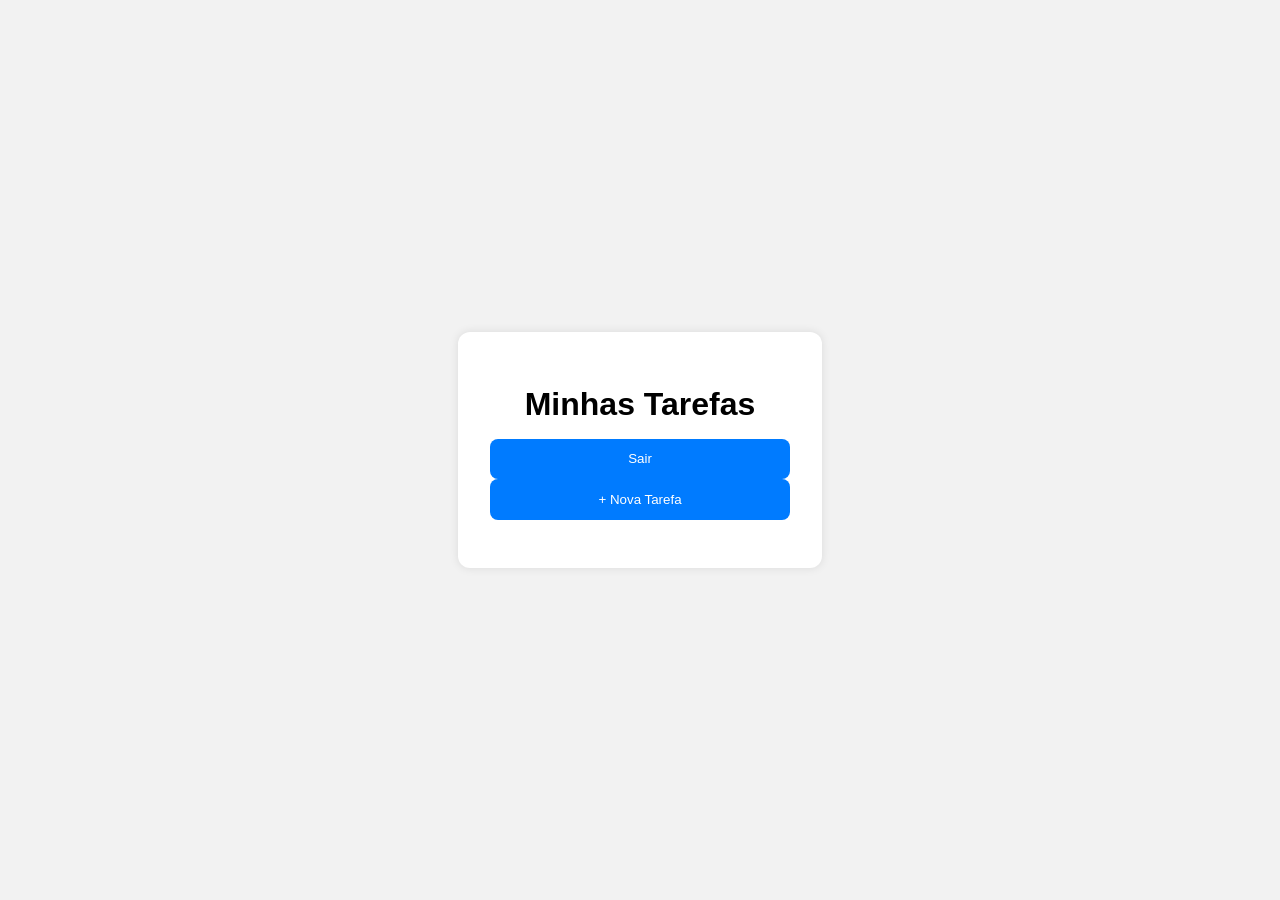
==== frontend/home.html @ 0492740a "Versão base do Gestor de Tarefas (frontend)" ====
<!DOCTYPE html>
<html lang="pt-BR">
<head>
  <meta charset="UTF-8">
  <title>Minhas Tarefas</title>
  <link rel="stylesheet" href="css/style.css">
</head>
<body>
  <div class="container">
    <h1>Minhas Tarefas</h1>

    <button id="logout">Sair</button>
    <button id="new-task">+ Nova Tarefa</button>

    <ul id="task-list">
      <!-- Tarefas vão aparecer aqui -->
    </ul>
  </div>

  <script src="js/tasks.js"></script>
</body>
</html>
---- frontend/css/style.css ----
body {
  font-family: Arial, sans-serif;
  background: #f2f2f2;
  display: flex;
  justify-content: center;
  align-items: center;
  height: 100vh;
  margin: 0;
}

.container {
  background: white;
  padding: 2rem;
  border-radius: 12px;
  box-shadow: 0 0 10px rgba(0,0,0,0.1);
  width: 300px;
}

h1 {
  text-align: center;
  margin-bottom: 1rem;
}

input {
  width: 100%;
  padding: 0.8rem;
  margin: 0.5rem 0;
  border: 1px solid #ccc;
  border-radius: 8px;
}

button {
  width: 100%;
  padding: 0.8rem;
  background: #007bff;
  color: white;
  border: none;
  border-radius: 8px;
  cursor: pointer;
}

button:hover {
  background: #0056b3;
}

ul {
  list-style: none;
  padding: 0;
  margin: 1rem 0 0 0;
}

li {
  background: #f9f9f9;
  padding: 0.8rem;
  margin: 0.5rem 0;
  border-radius: 8px;
  display: flex;
  justify-content: space-between;
  align-items: center;
}

li span {
  flex: 1;
}

li button {
  margin-left: 0.5rem;
  padding: 0.4rem 0.8rem;
  font-size: 0.8rem;
}
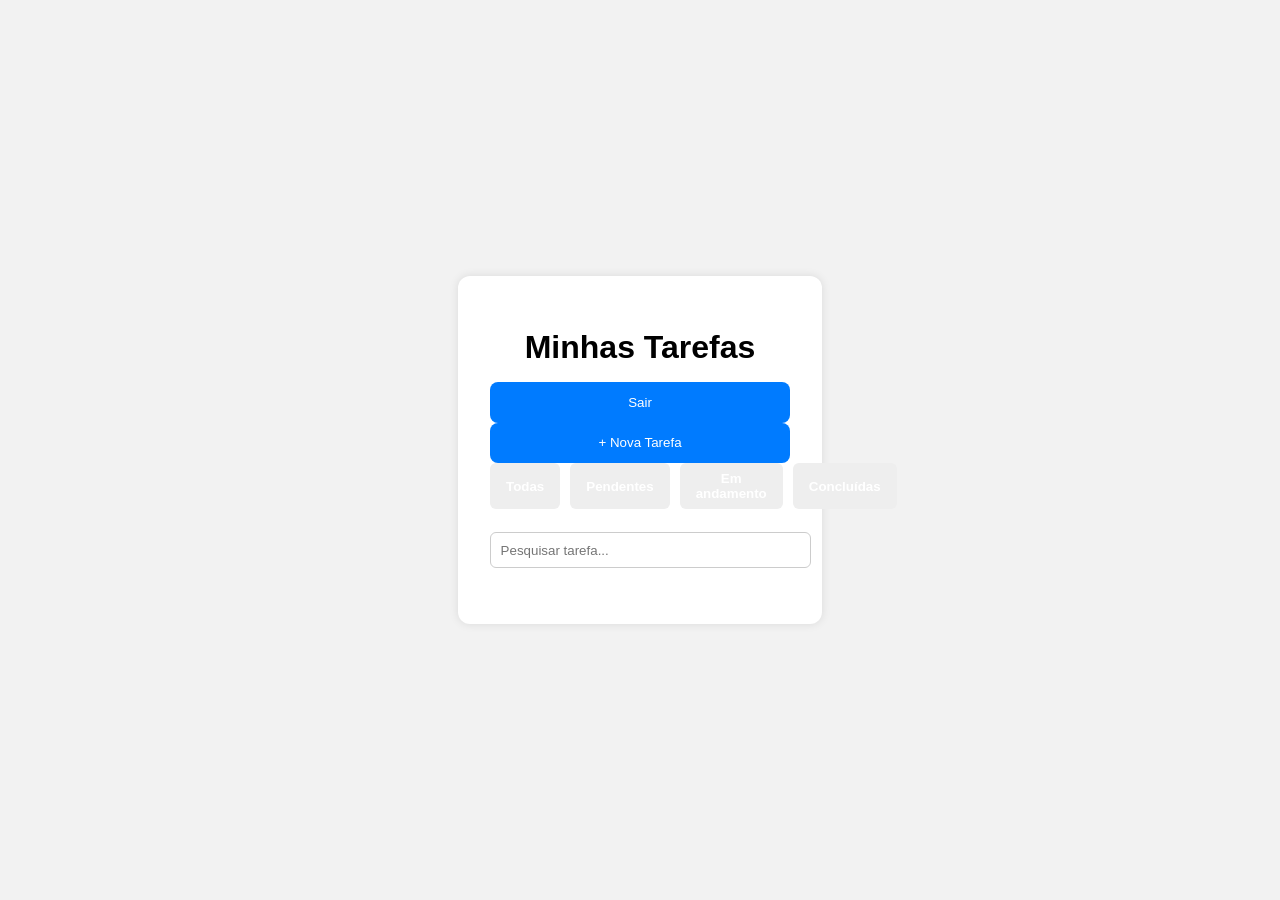
==== commit f49ab9b5: "Uptade da versão base" ====
--- a/frontend/home.html
+++ b/frontend/home.html
@@ -12,6 +12,18 @@
     <button id="logout">Sair</button>
     <button id="new-task">+ Nova Tarefa</button>
 
+    <div class="filters">
+        <button onclick="setFilter('todas')">Todas</button>
+        <button onclick="setFilter('pendente')">Pendentes</button>
+        <button onclick="setFilter('andamento')">Em andamento</button>
+        <button onclick="setFilter('concluida')">Concluídas</button>
+    </div>
+
+    <div class="search-container">
+        <input type="text" id="search-input" placeholder="Pesquisar tarefa...">
+    </div>
+
+
     <ul id="task-list">
       <!-- Tarefas vão aparecer aqui -->
     </ul>
--- a/frontend/css/style.css
+++ b/frontend/css/style.css
@@ -68,3 +68,34 @@
   padding: 0.4rem 0.8rem;
   font-size: 0.8rem;
 }
+
+
+.filters {
+  margin-bottom: 15px;
+  display: flex;
+  gap: 10px;
+}
+
+.filters button {
+  padding: 0.5rem 1rem;
+  border: none;
+  background: #eee;
+  border-radius: 6px;
+  cursor: pointer;
+  font-weight: bold;
+}
+
+.filters button:hover {
+  background: #ddd;
+}
+
+.search-container {
+  margin-bottom: 10px;
+}
+
+#search-input {
+  width: 100%;
+  padding: 0.6rem;
+  border-radius: 6px;
+  border: 1px solid #ccc;
+}
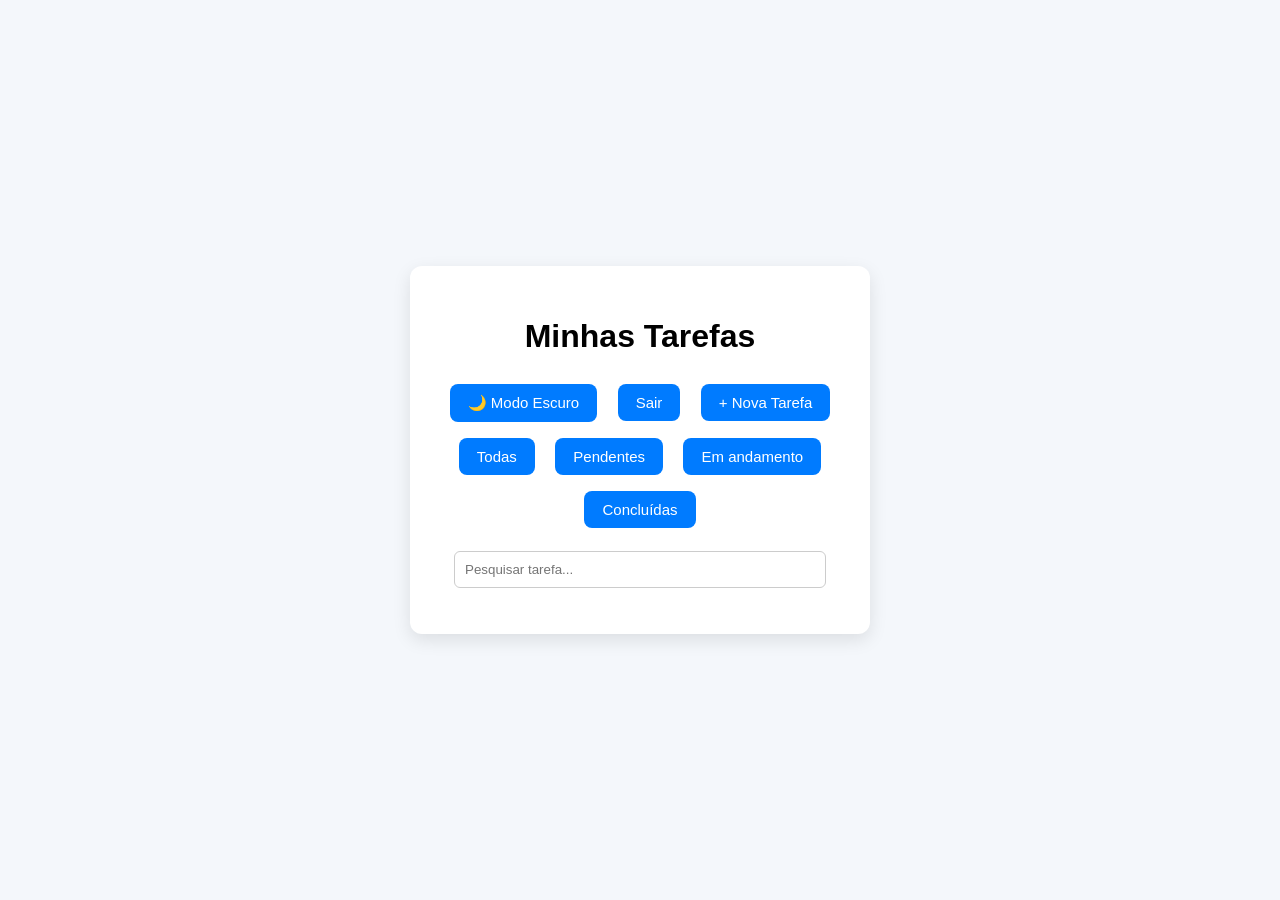
==== commit 91bb7937: "Uptade da versão base v1.0" ====
--- a/frontend/home.html
+++ b/frontend/home.html
@@ -9,6 +9,7 @@
   <div class="container">
     <h1>Minhas Tarefas</h1>
 
+    <button onclick="toggleDarkMode()">🌙 Modo Escuro</button>
     <button id="logout">Sair</button>
     <button id="new-task">+ Nova Tarefa</button>
 
@@ -30,5 +31,11 @@
   </div>
 
   <script src="js/tasks.js"></script>
+  <script>
+    function toggleDarkMode() {
+        document.body.classList.toggle("dark");
+    }
+   </script>
+
 </body>
 </html>
--- a/frontend/css/style.css
+++ b/frontend/css/style.css
@@ -1,101 +1,95 @@
+/* 🌞 Modo Claro (padrão) */
 body {
+  background-color: #f4f7fb;
   font-family: Arial, sans-serif;
-  background: #f2f2f2;
   display: flex;
   justify-content: center;
   align-items: center;
   height: 100vh;
   margin: 0;
+  transition: background 0.3s ease, color 0.3s ease;
 }
 
 .container {
-  background: white;
-  padding: 2rem;
+  background: #ffffff;
+  padding: 30px;
   border-radius: 12px;
-  box-shadow: 0 0 10px rgba(0,0,0,0.1);
-  width: 300px;
+  box-shadow: 0 6px 18px rgba(0, 0, 0, 0.1);
+  text-align: center;
+  max-width: 400px;
+  width: 90%;
+  transition: background 0.3s ease, color 0.3s ease;
 }
 
-h1 {
-  text-align: center;
-  margin-bottom: 1rem;
+h2 {
+  margin-bottom: 20px;
+  color: #111;
+}
+
+button {
+  margin: 8px;
+  padding: 10px 18px;
+  border: none;
+  border-radius: 8px;
+  cursor: pointer;
+  background-color: #007bff;
+  color: #fff;
+  font-size: 15px;
+  transition: background 0.3s ease;
+}
+
+button:hover {
+  background-color: #0056b3;
 }
 
 input {
+  padding: 10px;
+  margin-top: 15px;
+  border-radius: 6px;
+  border: 1px solid #ccc;
   width: 100%;
-  padding: 0.8rem;
-  margin: 0.5rem 0;
-  border: 1px solid #ccc;
-  border-radius: 8px;
+  max-width: 350px;
 }
 
-button {
-  width: 100%;
-  padding: 0.8rem;
-  background: #007bff;
-  color: white;
-  border: none;
-  border-radius: 8px;
-  cursor: pointer;
+/* 🌙 Modo Escuro */
+body.dark {
+  background-color: #1e1e2f;
+  color: #f4f7fb;
 }
 
-button:hover {
-  background: #0056b3;
+body.dark .container {
+  background: #2a2a3d;
+  color: #f4f7fb;
 }
 
-ul {
-  list-style: none;
-  padding: 0;
-  margin: 1rem 0 0 0;
+body.dark button {
+  background-color: #4a90e2;
 }
 
-li {
-  background: #f9f9f9;
-  padding: 0.8rem;
-  margin: 0.5rem 0;
-  border-radius: 8px;
-  display: flex;
-  justify-content: space-between;
-  align-items: center;
+body.dark button:hover {
+  background-color: #357abd;
 }
 
-li span {
-  flex: 1;
+body.dark input {
+  background: #3b3b4f;
+  border: 1px solid #555;
+  color: #fff;
 }
 
-li button {
-  margin-left: 0.5rem;
-  padding: 0.4rem 0.8rem;
-  font-size: 0.8rem;
+/* 📱 Responsividade */
+@media (max-width: 768px) {
+  .container {
+    padding: 20px;
+    max-width: 90%;
+  }
+
+  button {
+    width: 100%;
+    margin: 5px 0;
+  }
+
+  input {
+    width: 100%;
+  }
 }
 
-
-.filters {
-  margin-bottom: 15px;
-  display: flex;
-  gap: 10px;
-}
-
-.filters button {
-  padding: 0.5rem 1rem;
-  border: none;
-  background: #eee;
-  border-radius: 6px;
-  cursor: pointer;
-  font-weight: bold;
-}
-
-.filters button:hover {
-  background: #ddd;
-}
-
-.search-container {
-  margin-bottom: 10px;
-}
-
-#search-input {
-  width: 100%;
-  padding: 0.6rem;
-  border-radius: 6px;
-  border: 1px solid #ccc;
-}
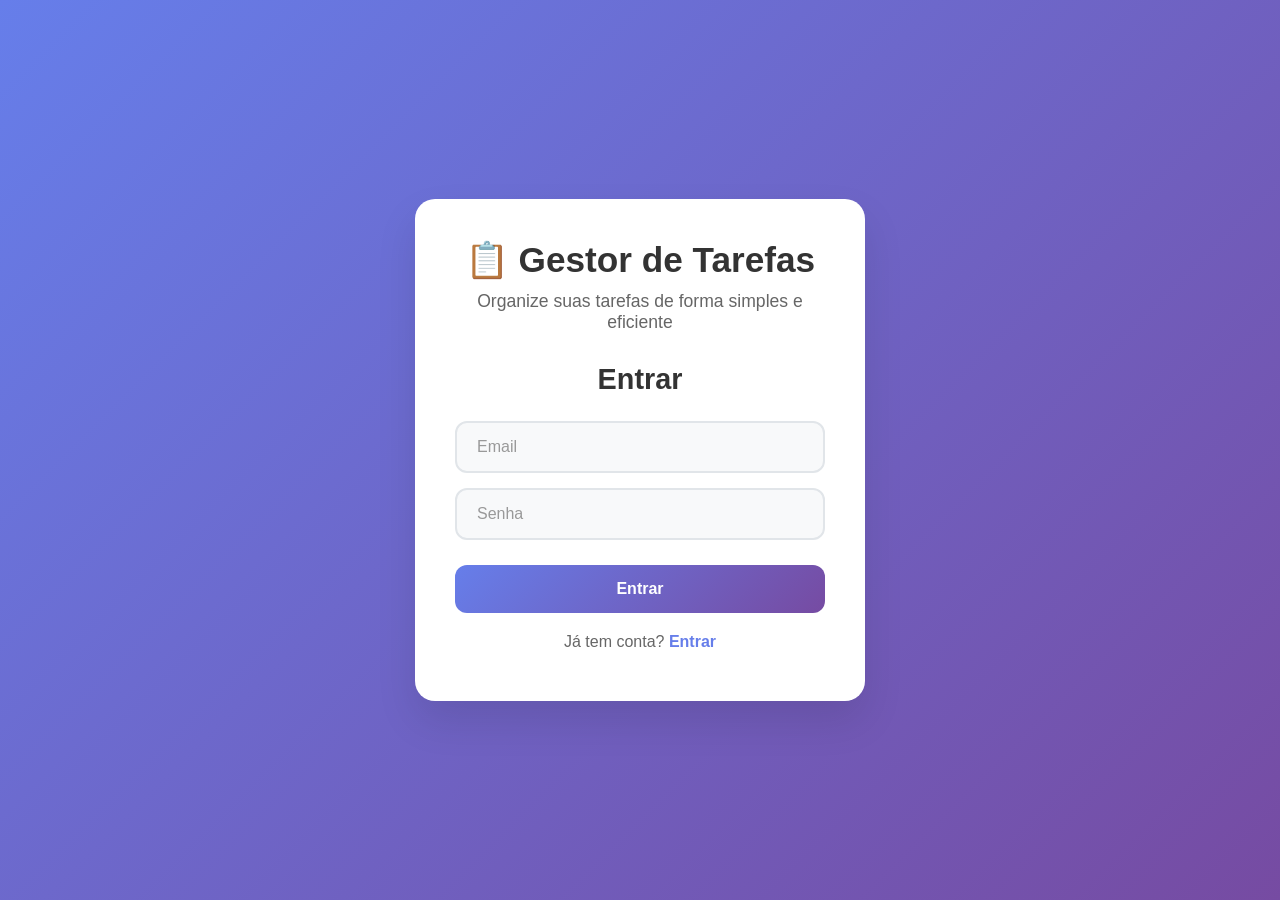
==== commit 0d6c4b8b: "Atualização do Layout" ====
--- a/frontend/home.html
+++ b/frontend/home.html
@@ -1,41 +1,174 @@
 <!DOCTYPE html>
 <html lang="pt-BR">
+
 <head>
   <meta charset="UTF-8">
-  <title>Minhas Tarefas</title>
+  <meta name="viewport" content="width=device-width, initial-scale=1.0">
+  <title>Minhas Tarefas - Gestor de Tarefas</title>
   <link rel="stylesheet" href="css/style.css">
 </head>
+
 <body>
-  <div class="container">
-    <h1>Minhas Tarefas</h1>
-
-    <button onclick="toggleDarkMode()">🌙 Modo Escuro</button>
-    <button id="logout">Sair</button>
-    <button id="new-task">+ Nova Tarefa</button>
-
-    <div class="filters">
-        <button onclick="setFilter('todas')">Todas</button>
-        <button onclick="setFilter('pendente')">Pendentes</button>
-        <button onclick="setFilter('andamento')">Em andamento</button>
-        <button onclick="setFilter('concluida')">Concluídas</button>
+  <div class="app-container">
+    <!-- Top Bar -->
+    <div class="top-bar">
+      <div class="top-bar-content">
+        <h1 class="app-title">📋 Minhas Tarefas</h1>
+      </div>
     </div>
 
-    <div class="search-container">
-        <input type="text" id="search-input" placeholder="Pesquisar tarefa...">
+    <!-- Filtros e Pesquisa -->
+    <div class="filters-container">
+      <div class="filters-content">
+        <ul class="filters">
+          <li class="filter-item">
+            <button class="filter-btn active" onclick="setFilter('todas')">Todas</button>
+          </li>
+          <li class="filter-item">
+            <button class="filter-btn" onclick="setFilter('pendente')">Pendentes</button>
+          </li>
+          <li class="filter-item">
+            <button class="filter-btn" onclick="setFilter('andamento')">Em andamento</button>
+          </li>
+          <li class="filter-item">
+            <button class="filter-btn" onclick="setFilter('concluida')">Concluídas</button>
+          </li>
+        </ul>
+
+        <div class="search-wrapper">
+          <input type="text" id="search-input" class="search-input" placeholder="🔍 Pesquisar tarefa...">
+        </div>
+      </div>
     </div>
 
+    <!-- Main Content -->
+    <div class="main-content">
+      <div class="content-wrapper">
+        <div id="loading" class="loading hidden">
+          <div class="spinner"></div>
+          <p>Carregando tarefas...</p>
+        </div>
 
-    <ul id="task-list">
-      <!-- Tarefas vão aparecer aqui -->
-    </ul>
+        <ul id="task-list" class="task-list">
+          <!-- Tarefas vão aparecer aqui -->
+        </ul>
+
+        <div id="empty-state" class="empty-state hidden">
+          <div class="empty-icon">📝</div>
+          <h3>Nenhuma tarefa encontrada</h3>
+          <p>Comece criando sua primeira tarefa!</p>
+          <button class="btn btn-success" onclick="document.getElementById('new-task').click()">
+            ➕ Criar Tarefa
+          </button>
+        </div>
+      </div>
+    </div>
+
+    <!-- Bottom Navigation -->
+    <div class="bottom-nav">
+      <div class="bottom-nav-content">
+        <button class="nav-item active" onclick="window.location.href='home.html'">
+          <div class="icon">📋</div>
+          <div class="label">Tarefas</div>
+        </button>
+
+        <button class="nav-item primary" id="new-task">
+          <div class="icon">➕</div>
+          <div class="label">Nova Tarefa</div>
+        </button>
+
+        <button class="nav-item" onclick="showProfile()">
+          <div class="icon">👤</div>
+          <div class="label">Perfil</div>
+        </button>
+      </div>
+    </div>
+  </div>
+
+  <!-- Profile Modal -->
+  <div id="profile-modal" class="profile-modal">
+    <div class="profile-content">
+      <button class="profile-close" onclick="hideProfile()">×</button>
+
+      <div class="profile-header">
+        <div class="profile-avatar">👤</div>
+        <div class="profile-name" id="profile-name">Administrador</div>
+        <div class="profile-email" id="profile-email">admin@teste.com</div>
+      </div>
+
+      <div class="profile-actions">
+        <button class="profile-action" onclick="toggleDarkMode()">
+          <div class="icon">🌙</div>
+          <div class="text">
+            <div class="label">Modo Escuro</div>
+            <div class="description">Alternar entre tema claro e escuro</div>
+          </div>
+          <div class="toggle" id="dark-mode-toggle"></div>
+        </button>
+
+        <button class="profile-action" onclick="logout()">
+          <div class="icon">🚪</div>
+          <div class="text">
+            <div class="label">Sair</div>
+            <div class="description">Fazer logout da aplicação</div>
+          </div>
+        </button>
+      </div>
+    </div>
   </div>
 
   <script src="js/tasks.js"></script>
   <script>
+    function showProfile() {
+      const modal = document.getElementById('profile-modal');
+      modal.classList.add('show');
+
+      // Carregar dados do usuário
+      const user = JSON.parse(localStorage.getItem('user') || '{}');
+      document.getElementById('profile-name').textContent = user.name || 'Usuário';
+      document.getElementById('profile-email').textContent = user.email || 'email@exemplo.com';
+
+      // Atualizar toggle do modo escuro
+      updateDarkModeToggle();
+    }
+
+    function hideProfile() {
+      const modal = document.getElementById('profile-modal');
+      modal.classList.remove('show');
+    }
+
     function toggleDarkMode() {
-        document.body.classList.toggle("dark");
+      document.body.classList.toggle("dark");
+
+      // Salvar preferência
+      localStorage.setItem('darkMode', document.body.classList.contains('dark'));
+
+      // Atualizar toggle
+      updateDarkModeToggle();
     }
-   </script>
 
+    function updateDarkModeToggle() {
+      const toggle = document.getElementById('dark-mode-toggle');
+      const isDark = document.body.classList.contains('dark');
+      toggle.classList.toggle('active', isDark);
+    }
+
+    // Fechar modal ao clicar fora
+    document.getElementById('profile-modal').addEventListener('click', function (e) {
+      if (e.target === this) {
+        hideProfile();
+      }
+    });
+
+    // Carregar preferência de tema
+    document.addEventListener('DOMContentLoaded', () => {
+      const darkMode = localStorage.getItem('darkMode') === 'true';
+      if (darkMode) {
+        document.body.classList.add('dark');
+      }
+      updateDarkModeToggle();
+    });
+  </script>
 </body>
-</html>
+
+</html>
--- a/frontend/css/style.css
+++ b/frontend/css/style.css
@@ -1,95 +1,961 @@
 /* 🌞 Modo Claro (padrão) */
+* {
+  box-sizing: border-box;
+}
+
 body {
-  background-color: #f4f7fb;
-  font-family: Arial, sans-serif;
+  background: #f8f9fa;
+  font-family: 'Segoe UI', Tahoma, Geneva, Verdana, sans-serif;
+  margin: 0;
+  padding: 0;
+  min-height: 100vh;
+  transition: all 0.3s ease;
+}
+
+/* Layout Mobile-First */
+.app-container {
+  display: flex;
+  flex-direction: column;
+  min-height: 100vh;
+  max-width: 100%;
+  margin: 0 auto;
+}
+
+/* Top Bar */
+.top-bar {
+  background: #ffffff;
+  padding: 15px 20px;
+  border-bottom: 1px solid #e1e5e9;
+  position: sticky;
+  top: 0;
+  z-index: 100;
+  box-shadow: 0 2px 4px rgba(0, 0, 0, 0.1);
+}
+
+.top-bar-content {
   display: flex;
   justify-content: center;
   align-items: center;
-  height: 100vh;
+  max-width: 1200px;
+  margin: 0 auto;
+}
+
+.app-title {
+  font-size: 1.5em;
+  font-weight: 600;
+  color: #333;
   margin: 0;
-  transition: background 0.3s ease, color 0.3s ease;
-}
-
-.container {
+  text-align: center;
+}
+
+
+
+/* Profile Modal */
+.profile-modal {
+  position: fixed;
+  top: 0;
+  left: 0;
+  right: 0;
+  bottom: 0;
+  background: rgba(0, 0, 0, 0.5);
+  display: flex;
+  justify-content: center;
+  align-items: center;
+  z-index: 1000;
+  opacity: 0;
+  visibility: hidden;
+  transition: all 0.3s ease;
+}
+
+.profile-modal.show {
+  opacity: 1;
+  visibility: visible;
+}
+
+.profile-content {
   background: #ffffff;
+  border-radius: 20px;
   padding: 30px;
-  border-radius: 12px;
-  box-shadow: 0 6px 18px rgba(0, 0, 0, 0.1);
-  text-align: center;
   max-width: 400px;
   width: 90%;
-  transition: background 0.3s ease, color 0.3s ease;
-}
-
-h2 {
-  margin-bottom: 20px;
-  color: #111;
-}
-
-button {
-  margin: 8px;
-  padding: 10px 18px;
+  box-shadow: 0 20px 40px rgba(0, 0, 0, 0.2);
+  transform: translateY(-20px);
+  transition: all 0.3s ease;
+}
+
+.profile-modal.show .profile-content {
+  transform: translateY(0);
+}
+
+.profile-header {
+  text-align: center;
+  margin-bottom: 30px;
+}
+
+.profile-avatar {
+  width: 80px;
+  height: 80px;
+  border-radius: 50%;
+  background: linear-gradient(135deg, #667eea 0%, #764ba2 100%);
+  display: flex;
+  align-items: center;
+  justify-content: center;
+  margin: 0 auto 15px;
+  font-size: 2em;
+  color: white;
+}
+
+.profile-name {
+  font-size: 1.5em;
+  font-weight: 600;
+  color: #333;
+  margin-bottom: 5px;
+}
+
+.profile-email {
+  color: #666;
+  font-size: 0.9em;
+}
+
+.profile-actions {
+  display: flex;
+  flex-direction: column;
+  gap: 15px;
+}
+
+.profile-action {
+  display: flex;
+  align-items: center;
+  gap: 15px;
+  padding: 15px;
+  border: none;
+  background: #f8f9fa;
+  border-radius: 12px;
+  cursor: pointer;
+  transition: all 0.3s ease;
+  text-align: left;
+  width: 100%;
+}
+
+.profile-action:hover {
+  background: #e9ecef;
+  transform: translateY(-1px);
+}
+
+.profile-action .icon {
+  font-size: 1.2em;
+  width: 24px;
+  text-align: center;
+}
+
+.profile-action .text {
+  flex: 1;
+}
+
+.profile-action .label {
+  font-weight: 600;
+  color: #333;
+  margin-bottom: 2px;
+}
+
+.profile-action .description {
+  font-size: 0.9em;
+  color: #666;
+}
+
+.profile-action .toggle {
+  width: 50px;
+  height: 24px;
+  background: #ccc;
+  border-radius: 12px;
+  position: relative;
+  transition: all 0.3s ease;
+}
+
+.profile-action .toggle.active {
+  background: #667eea;
+}
+
+.profile-action .toggle::after {
+  content: '';
+  position: absolute;
+  top: 2px;
+  left: 2px;
+  width: 20px;
+  height: 20px;
+  background: white;
+  border-radius: 50%;
+  transition: all 0.3s ease;
+}
+
+.profile-action .toggle.active::after {
+  transform: translateX(26px);
+}
+
+.profile-close {
+  position: absolute;
+  top: 15px;
+  right: 15px;
+  background: none;
+  border: none;
+  font-size: 1.5em;
+  color: #666;
+  cursor: pointer;
+  padding: 5px;
+  border-radius: 50%;
+  transition: all 0.3s ease;
+}
+
+.profile-close:hover {
+  background: #f8f9fa;
+  color: #333;
+}
+
+/* Filtros */
+.filters-container {
+  background: #ffffff;
+  padding: 15px 20px;
+  border-bottom: 1px solid #e1e5e9;
+  overflow-x: auto;
+  white-space: nowrap;
+}
+
+.filters-content {
+  display: flex;
+  justify-content: space-between;
+  align-items: center;
+  max-width: 1200px;
+  margin: 0 auto;
+  gap: 20px;
+}
+
+.filters {
+  display: flex;
+  gap: 15px;
+  padding: 0;
+  list-style: none;
+  margin: 0;
+}
+
+.filter-item {
+  flex-shrink: 0;
+}
+
+.filter-btn {
+  padding: 8px 16px;
+  border: none;
+  background: transparent;
+  color: #666;
+  border-radius: 20px;
+  cursor: pointer;
+  transition: all 0.3s ease;
+  font-size: 14px;
+  font-weight: 500;
+  white-space: nowrap;
+}
+
+.filter-btn:hover,
+.filter-btn.active {
+  background: #667eea;
+  color: white;
+}
+
+/* Search Wrapper */
+.search-wrapper {
+  flex-shrink: 0;
+  min-width: 250px;
+}
+
+.search-input {
+  width: 100%;
+  padding: 8px 16px;
+  border: 1px solid #e1e5e9;
+  border-radius: 20px;
+  font-size: 14px;
+  background: #f8f9fa;
+  transition: all 0.3s ease;
+}
+
+.search-input:focus {
+  outline: none;
+  border-color: #667eea;
+  background: #ffffff;
+  box-shadow: 0 0 0 3px rgba(102, 126, 234, 0.1);
+}
+
+/* Main Content */
+.main-content {
+  flex: 1;
+  padding: 20px;
+  background: #f8f9fa;
+  overflow-y: auto;
+}
+
+.content-wrapper {
+  max-width: 1200px;
+  margin: 0 auto;
+}
+
+/* Task List */
+.task-list {
+  list-style: none;
+  padding: 0;
+  margin: 0;
+  display: flex;
+  flex-direction: column;
+  gap: 15px;
+}
+
+.task-item {
+  background: #ffffff;
+  border-radius: 12px;
+  padding: 20px;
+  box-shadow: 0 2px 8px rgba(0, 0, 0, 0.1);
+  transition: all 0.3s ease;
+  border-left: 4px solid #e1e5e9;
+}
+
+.task-item:hover {
+  transform: translateY(-2px);
+  box-shadow: 0 4px 16px rgba(0, 0, 0, 0.15);
+}
+
+.task-item.vencida {
+  border-left-color: #dc3545;
+  background: #fff5f5;
+}
+
+.task-info {
+  margin-bottom: 15px;
+}
+
+.task-name {
+  font-size: 18px;
+  font-weight: 600;
+  color: #333;
+  margin-bottom: 8px;
+  line-height: 1.4;
+}
+
+.task-meta {
+  display: flex;
+  gap: 15px;
+  align-items: center;
+  flex-wrap: wrap;
+  font-size: 14px;
+  color: #666;
+}
+
+.task-description {
+  color: #666;
+  font-size: 14px;
+  line-height: 1.5;
+  margin-top: 10px;
+}
+
+.task-actions {
+  display: flex;
+  gap: 10px;
+  justify-content: flex-end;
+}
+
+/* Status Badges */
+.status-badge {
+  padding: 4px 12px;
+  border-radius: 20px;
+  font-size: 12px;
+  font-weight: 600;
+  text-transform: uppercase;
+}
+
+.status-pendente {
+  background: #fff3cd;
+  color: #856404;
+}
+
+.status-andamento {
+  background: #d1ecf1;
+  color: #0c5460;
+}
+
+.status-concluida {
+  background: #d4edda;
+  color: #155724;
+}
+
+/* Bottom Navigation */
+.bottom-nav {
+  background: #ffffff;
+  border-top: 1px solid #e1e5e9;
+  padding: 15px 20px;
+  position: sticky;
+  bottom: 0;
+  z-index: 100;
+  box-shadow: 0 -2px 4px rgba(0, 0, 0, 0.1);
+}
+
+.bottom-nav-content {
+  display: flex;
+  justify-content: space-between;
+  align-items: center;
+  max-width: 1200px;
+  margin: 0 auto;
+}
+
+.nav-item {
+  display: flex;
+  flex-direction: column;
+  align-items: center;
+  gap: 5px;
+  padding: 10px;
+  border: none;
+  background: transparent;
+  color: #666;
+  cursor: pointer;
+  transition: all 0.3s ease;
+  border-radius: 8px;
+  min-width: 80px;
+}
+
+.nav-item:hover,
+.nav-item.active {
+  color: #667eea;
+  background: rgba(102, 126, 234, 0.1);
+}
+
+.nav-item .icon {
+  font-size: 20px;
+}
+
+.nav-item .label {
+  font-size: 12px;
+  font-weight: 500;
+}
+
+.nav-item.primary {
+  background: linear-gradient(135deg, #667eea 0%, #764ba2 100%);
+  color: white;
+  padding: 12px 20px;
+  border-radius: 25px;
+  box-shadow: 0 4px 12px rgba(102, 126, 234, 0.3);
+}
+
+.nav-item.primary:hover {
+  transform: translateY(-2px);
+  box-shadow: 0 6px 16px rgba(102, 126, 234, 0.4);
+}
+
+/* Buttons */
+.btn {
+  padding: 10px 16px;
   border: none;
   border-radius: 8px;
   cursor: pointer;
-  background-color: #007bff;
-  color: #fff;
-  font-size: 15px;
-  transition: background 0.3s ease;
-}
-
-button:hover {
-  background-color: #0056b3;
+  font-size: 14px;
+  font-weight: 500;
+  transition: all 0.3s ease;
+  text-decoration: none;
+  display: inline-flex;
+  align-items: center;
+  gap: 8px;
+}
+
+.btn-secondary {
+  background: #f8f9fa;
+  color: #333;
+  border: 1px solid #e1e5e9;
+}
+
+.btn-secondary:hover {
+  background: #e9ecef;
+  transform: translateY(-1px);
+}
+
+.btn-success {
+  background: linear-gradient(135deg, #28a745 0%, #20c997 100%);
+  color: white;
+}
+
+.btn-success:hover {
+  transform: translateY(-1px);
+  box-shadow: 0 4px 12px rgba(40, 167, 69, 0.3);
+}
+
+.btn-danger {
+  background: linear-gradient(135deg, #dc3545 0%, #fd7e14 100%);
+  color: white;
+}
+
+.btn-danger:hover {
+  transform: translateY(-1px);
+  box-shadow: 0 4px 12px rgba(220, 53, 69, 0.3);
+}
+
+/* Empty State */
+.empty-state {
+  text-align: center;
+  padding: 60px 20px;
+  color: #666;
+}
+
+.empty-icon {
+  font-size: 4em;
+  margin-bottom: 20px;
+  opacity: 0.5;
+}
+
+.empty-state h3 {
+  margin-bottom: 10px;
+  color: #333;
+}
+
+.empty-state p {
+  margin-bottom: 30px;
+  color: #666;
+}
+
+/* Loading */
+.loading {
+  display: flex;
+  flex-direction: column;
+  justify-content: center;
+  align-items: center;
+  padding: 40px 20px;
+}
+
+.spinner {
+  width: 40px;
+  height: 40px;
+  border: 4px solid #f3f3f3;
+  border-top: 4px solid #667eea;
+  border-radius: 50%;
+  animation: spin 1s linear infinite;
+  margin-bottom: 15px;
+}
+
+@keyframes spin {
+  0% {
+    transform: rotate(0deg);
+  }
+
+  100% {
+    transform: rotate(360deg);
+  }
+}
+
+/* Auth Pages */
+.auth-container {
+  min-height: 100vh;
+  display: flex;
+  justify-content: center;
+  align-items: center;
+  background: linear-gradient(135deg, #667eea 0%, #764ba2 100%);
+  padding: 20px;
+}
+
+.container {
+  background: #ffffff;
+  padding: 40px;
+  border-radius: 20px;
+  box-shadow: 0 20px 40px rgba(0, 0, 0, 0.1);
+  text-align: center;
+  max-width: 450px;
+  width: 100%;
+  transition: all 0.3s ease;
+  position: relative;
+}
+
+.logo {
+  margin-bottom: 30px;
+}
+
+.logo h1 {
+  color: #333;
+  margin: 0 0 10px 0;
+  font-size: 2.2em;
+  font-weight: 700;
+}
+
+.logo p {
+  color: #666;
+  margin: 0;
+  font-size: 1.1em;
+}
+
+.auth-form {
+  margin-bottom: 20px;
+  transition: all 0.3s ease;
+}
+
+.auth-form.hidden {
+  display: none;
+}
+
+.auth-form h2 {
+  color: #333;
+  margin-bottom: 25px;
+  font-size: 1.8em;
+  font-weight: 600;
+}
+
+.input-group {
+  margin-bottom: 15px;
+  position: relative;
 }
 
 input {
-  padding: 10px;
-  margin-top: 15px;
-  border-radius: 6px;
-  border: 1px solid #ccc;
   width: 100%;
-  max-width: 350px;
+  padding: 15px 20px;
+  border: 2px solid #e1e5e9;
+  border-radius: 12px;
+  font-size: 16px;
+  transition: all 0.3s ease;
+  background: #f8f9fa;
+}
+
+input:focus {
+  outline: none;
+  border-color: #667eea;
+  background: #fff;
+  box-shadow: 0 0 0 3px rgba(102, 126, 234, 0.1);
+}
+
+input::placeholder {
+  color: #999;
+}
+
+.btn-primary {
+  width: 100%;
+  padding: 15px;
+  background: linear-gradient(135deg, #667eea 0%, #764ba2 100%);
+  color: white;
+  border: none;
+  border-radius: 12px;
+  font-size: 16px;
+  font-weight: 600;
+  cursor: pointer;
+  transition: all 0.3s ease;
+  margin-top: 10px;
+}
+
+.btn-primary:hover {
+  transform: translateY(-2px);
+  box-shadow: 0 10px 20px rgba(102, 126, 234, 0.3);
+}
+
+.btn-primary:active {
+  transform: translateY(0);
+}
+
+.auth-links {
+  margin-top: 20px;
+}
+
+.auth-links p {
+  margin: 10px 0;
+  color: #666;
+}
+
+.auth-links a {
+  color: #667eea;
+  text-decoration: none;
+  font-weight: 600;
+  transition: color 0.3s ease;
+}
+
+.auth-links a:hover {
+  color: #764ba2;
+}
+
+.hidden {
+  display: none !important;
+}
+
+/* Task Form */
+.task-form {
+  max-width: 600px;
+  width: 100%;
+  background: #fff;
+  border-radius: 20px;
+  padding: 30px;
+  box-shadow: 0 20px 40px rgba(0, 0, 0, 0.1);
+  margin: 20px auto;
+}
+
+.form-group {
+  margin-bottom: 20px;
+}
+
+.form-group label {
+  display: block;
+  margin-bottom: 8px;
+  color: #333;
+  font-weight: 600;
+}
+
+.form-group input,
+.form-group select,
+.form-group textarea {
+  width: 100%;
+  padding: 15px;
+  border: 2px solid #e1e5e9;
+  border-radius: 12px;
+  font-size: 16px;
+  transition: all 0.3s ease;
+  background: #f8f9fa;
+}
+
+.form-group textarea {
+  resize: vertical;
+  min-height: 100px;
+}
+
+.form-actions {
+  display: flex;
+  gap: 15px;
+  margin-top: 30px;
+  flex-wrap: wrap;
+}
+
+.form-actions .btn {
+  flex: 1;
+  min-width: 120px;
 }
 
 /* 🌙 Modo Escuro */
 body.dark {
-  background-color: #1e1e2f;
-  color: #f4f7fb;
-}
-
-body.dark .container {
+  background: #1e1e2f;
+  color: #f4f7fb;
+}
+
+body.dark .top-bar,
+body.dark .filters-container,
+body.dark .bottom-nav {
   background: #2a2a3d;
-  color: #f4f7fb;
-}
-
-body.dark button {
-  background-color: #4a90e2;
-}
-
-body.dark button:hover {
-  background-color: #357abd;
-}
-
-body.dark input {
+  border-color: #555;
+}
+
+body.dark .task-item {
+  background: #2a2a3d;
+  border-color: #555;
+}
+
+body.dark .task-item:hover {
   background: #3b3b4f;
-  border: 1px solid #555;
-  color: #fff;
+}
+
+body.dark .search-input {
+  background: #3b3b4f;
+  border-color: #555;
+  color: #f4f7fb;
+}
+
+body.dark .search-input:focus {
+  background: #4a4a5f;
+  border-color: #4a90e2;
+}
+
+body.dark .search-input {
+  background: #3b3b4f;
+  border-color: #555;
+  color: #f4f7fb;
+}
+
+body.dark .search-input:focus {
+  background: #4a4a5f;
+  border-color: #4a90e2;
+}
+
+body.dark .filter-btn {
+  color: #b0b0b0;
+}
+
+body.dark .filter-btn:hover,
+body.dark .filter-btn.active {
+  background: #4a90e2;
+}
+
+body.dark .nav-item {
+  color: #b0b0b0;
+}
+
+body.dark .nav-item:hover,
+body.dark .nav-item.active {
+  color: #4a90e2;
+  background: rgba(74, 144, 226, 0.1);
+}
+
+body.dark .container,
+body.dark .task-form {
+  background: #2a2a3d;
+  color: #f4f7fb;
+}
+
+body.dark .logo h1,
+body.dark .auth-form h2,
+body.dark .app-title {
+  color: #f4f7fb;
+}
+
+body.dark .logo p,
+body.dark .auth-links p {
+  color: #b0b0b0;
+}
+
+body.dark input,
+body.dark select,
+body.dark textarea {
+  background: #3b3b4f;
+  border-color: #555;
+  color: #f4f7fb;
+}
+
+body.dark input:focus,
+body.dark select:focus,
+body.dark textarea:focus {
+  border-color: #4a90e2;
+  background: #4a4a5f;
+}
+
+body.dark .btn-secondary {
+  background: #3b3b4f;
+  color: #f4f7fb;
+  border-color: #555;
+}
+
+body.dark .btn-secondary:hover {
+  background: #4a4a5f;
+}
+
+body.dark .empty-state h3 {
+  color: #b0b0b0;
+}
+
+body.dark .empty-state p {
+  color: #888;
+}
+
+body.dark .task-description {
+  color: #b0b0b0;
+}
+
+/* Profile Modal Dark Mode */
+body.dark .profile-content {
+  background: #2a2a3d;
+  color: #f4f7fb;
+}
+
+body.dark .profile-name {
+  color: #f4f7fb;
+}
+
+body.dark .profile-email {
+  color: #b0b0b0;
+}
+
+body.dark .profile-action {
+  background: #3b3b4f;
+}
+
+body.dark .profile-action:hover {
+  background: #4a4a5f;
+}
+
+body.dark .profile-action .label {
+  color: #f4f7fb;
+}
+
+body.dark .profile-action .description {
+  color: #b0b0b0;
+}
+
+body.dark .profile-close {
+  color: #b0b0b0;
+}
+
+body.dark .profile-close:hover {
+  background: #3b3b4f;
+  color: #f4f7fb;
 }
 
 /* 📱 Responsividade */
 @media (max-width: 768px) {
-  .container {
+
+  .top-bar,
+  .filters-container,
+  .bottom-nav {
+    padding: 15px;
+  }
+
+  .filters-content {
+    flex-direction: column;
+    gap: 15px;
+    align-items: stretch;
+  }
+
+  .search-wrapper {
+    min-width: auto;
+  }
+
+  .main-content {
+    padding: 15px;
+  }
+
+  .task-item {
+    padding: 15px;
+  }
+
+  .task-actions {
+    flex-direction: column;
+  }
+
+  .task-actions .btn {
+    width: 100%;
+  }
+
+  .form-actions {
+    flex-direction: column;
+  }
+
+  .container,
+  .task-form {
     padding: 20px;
-    max-width: 90%;
-  }
-
-  button {
-    width: 100%;
-    margin: 5px 0;
-  }
-
-  input {
-    width: 100%;
-  }
-}
-
+    margin: 10px;
+  }
+
+  .filters {
+    gap: 10px;
+  }
+
+  .filter-btn {
+    padding: 6px 12px;
+    font-size: 13px;
+  }
+}
+
+@media (max-width: 480px) {
+  .logo h1 {
+    font-size: 1.8em;
+  }
+
+  .auth-form h2 {
+    font-size: 1.5em;
+  }
+
+  .app-title {
+    font-size: 1.3em;
+  }
+
+  .nav-item {
+    min-width: 60px;
+    padding: 8px;
+  }
+
+  .nav-item .icon {
+    font-size: 18px;
+  }
+
+  .nav-item .label {
+    font-size: 11px;
+  }
+}
